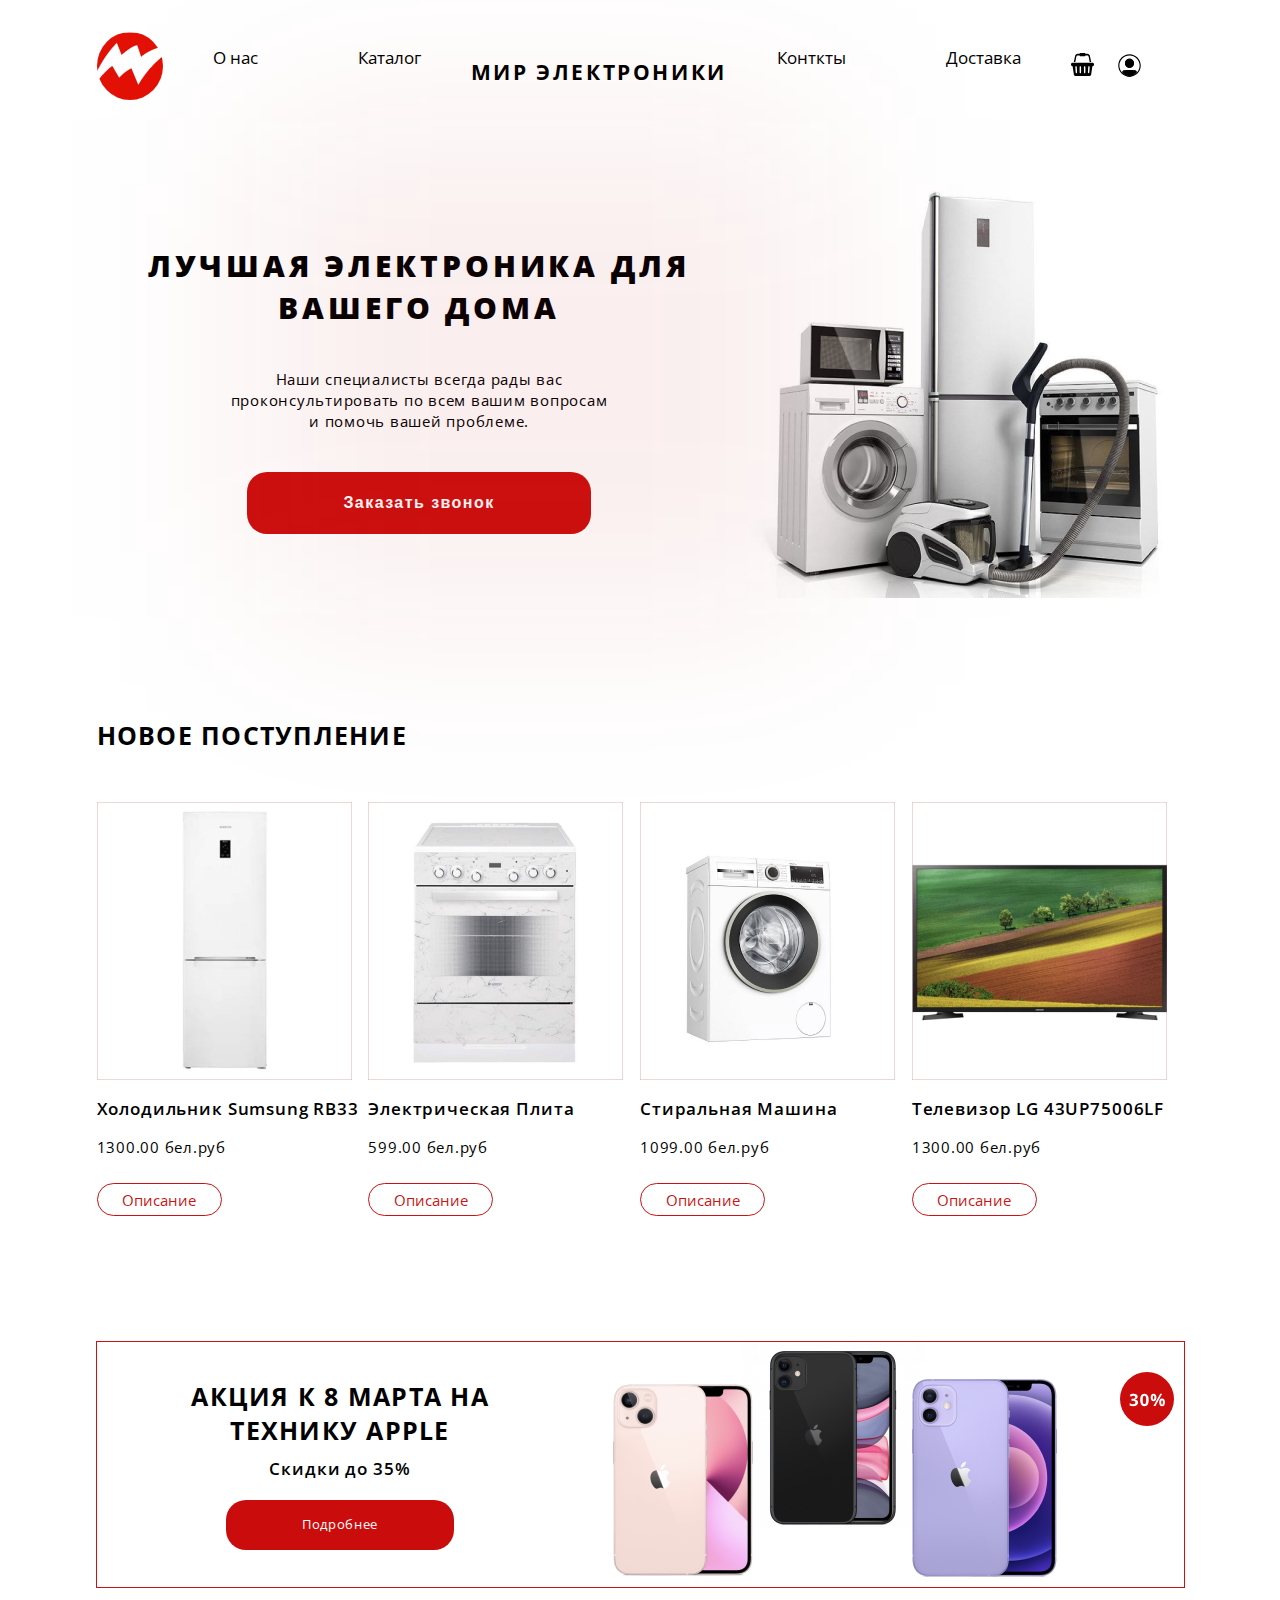
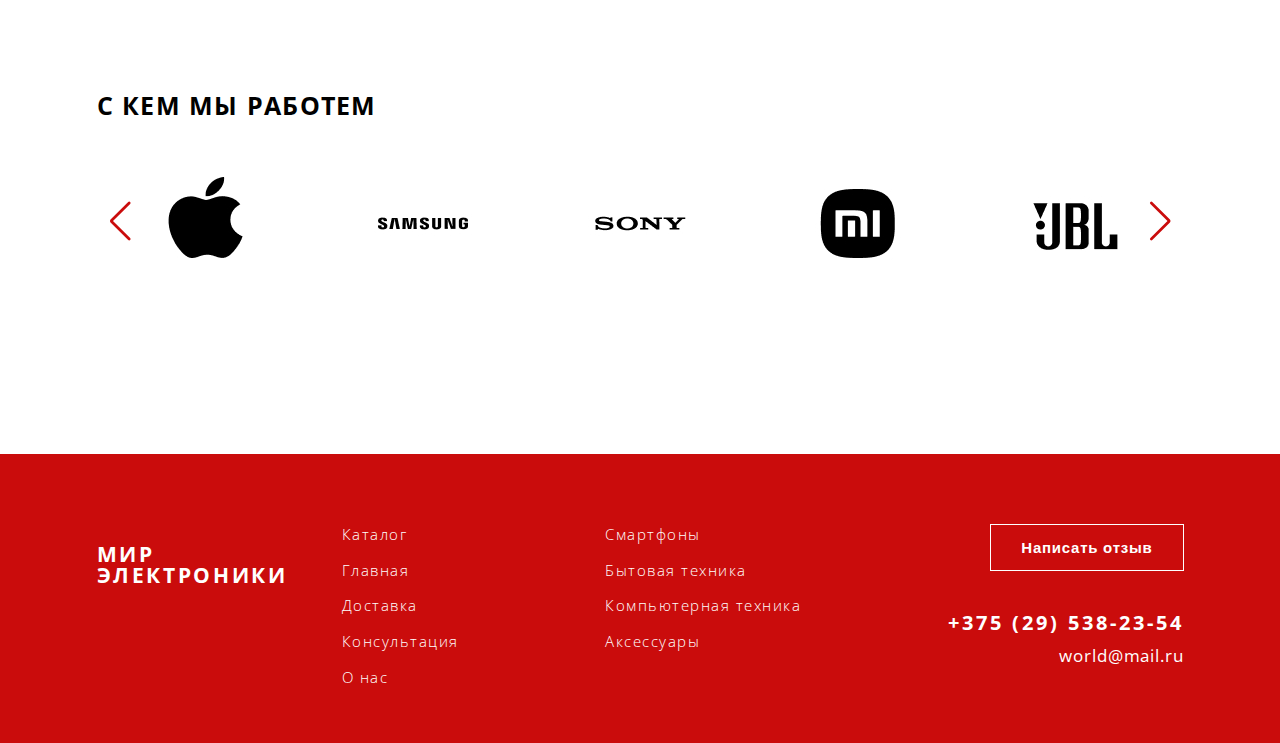
==== index.html @ b96a2e9b "Add files via upload" ====
<!DOCTYPE html>
<html lang="ru">
<head>
    <meta charset="UTF-8">
    <meta http-equiv="X-UA-Compatible" content="IE=edge">
    <meta name="viewport" content="width=device-width, initial-scale=1.0">
    <link rel="stylesheet" href="https://unpkg.com/swiper@8/swiper-bundle.min.css"/>
    <link href="https://fonts.googleapis.com/css?family=Open+Sans:300,regular,500,600,700,800&display=swap" rel="stylesheet" />
    <link rel="stylesheet" href="css/style.css">
    <title>Мир электроники</title>
</head>
<body>
    <div class="wrapper">
    <header class="header">
        <div class="header__container">
        <a href="" class="header__logo">
            <img src="img/logo.jpg" alt="Логотип">
        </a>
        <div class="header__menu ">
            <ul class="menu__list1">
                <li class="menu__item"> <a href="" class="menu__link">О&nbsp;нас</a></li>
                <li class="menu__item"> <a href="" class="menu__link">Каталог</a></li>
            </ul>
            <h1 class="menu__title">Мир электроники</h1> 
            <ul class="menu__list2">
                <li class="menu__item"> <a href="" class="menu__link">Конткты</a></li>
                <li class="menu__item"> <a href="" class="menu__link">Доставка</a></li>
            </ul>
        </div>
        <div class="header__button">
            <button  class="menu__open">  <img src="img/menu.svg" alt=""> </button>
            <a href=""><img class="button__shoping" src="img/button.svg" alt=""></a>
            <a href=""><img class="button__user" src="img/user.svg" alt=""></a>
        </div>
    </div>
    </header>
    <main class="main">
        <section class="hero">
        <div class="hero__container">
                <div class="hero__text">
                    <div class="text__blur"></div>
                    <h2 class="text__title">Лучшая электроника для вашего дома</h2>
                    <p class="text__paragraph">Наши специалисты всегда рады вас проконсультировать по всем вашим 
                        вопросам и помочь вашей проблеме.</p>
                    <button class="text__btn">Заказать 
                        звонок</button>
                </div>
                <div class="hero__img">
                <img  src="img/1foto.jpg" alt="Бытовая техника">
                </div>
        </div>
        </section>
        <section class="content">
            <div class="content__container">
                <h2 class="content__title"> Новое поступление</h2>
                <div class="content__column">
                    <div class="column__item">
                        <div class="item__img"> <img src="img/product1.jpg" alt=""> </div>
                        <h3 class="item__title">Холодильник Sumsung RB33 </h3>
                        <div class="item__price">1300.00 бел.руб</div>
                        <a href="#" class="item__btn">Описание</a>
                    </div>
                    <div class="column__item">
                        <div class="item__img"> <img src="img/product2.jpg" alt=""> </div>
                        <h3 class="item__title">Электрическая плита</h3>
                        <div class="item__price">599.00 бел.руб</div>
                        <a href="#" class="item__btn">Описание</a>
                    </div>
                    <div class="column__item">
                        <div class="item__img"> <img src="img/product3.jpg" alt=""> </div>
                        <h3 class="item__title">Стиральная машина </h3>
                        <div class="item__price">1099.00 бел.руб</div>
                        <a href="#" class="item__btn">Описание</a>
                    </div>
                    <div class="column__item">
                        <div class="item__img"> <img src="img/product4.jpg" alt=""> </div>
                        <h3 class="item__title">Телевизор LG 43UP75006LF</h3>
                        <div class="item__price">1300.00 бел.руб</div>
                        <a href="#" class="item__btn">Описание</a>
                    </div>
                </div>
            </div>
        </section>
        <section class="stocks">
            <div class="stocks__container">
                <div class="stocks__promo">
                    <h4 class="promo__title">акция к 8 марта на технику APPLE</h4>
                    <div class="promo__sales"> Скидки до 35% </div>
                    <a href="#" class="promo__btn"> Подробнее</a>
                </div>
                <div class="stocks__img">
                    <img src="img/iphone.jpg" alt="">
                </div>
                <div class="stocks__img2">
                <img src="img/iphone2.jpg" alt="">
                </div>
                <div class="stocks__discount">
                    <img src="img/discount.svg" alt="">
                </div>
            </div>
        </section>
        <section class="swiper">
            <div class="swiper__title"> С кем мы работем</div>
            <div class="image-slider swiper-container">
                <div class="image-slider__wrapper swiper-wrapper">
                    <div class="image-slider__slide swiper-slide">
                        <div class="image-slider__image">
                        <img src="img/apple.jpg" alt="">  
                        </div>
                      </div> 
                      <div class="image-slider__slide swiper-slide">
                        <div class="image-slider__image">
                        <img src="img/samsung.jpg" alt="">  
                        </div>
                      </div>
                      <div class="image-slider__slide swiper-slide">
                        <div class="image-slider__image">
                        <img src="img/sony.jpg" alt="">  
                        </div>
                      </div>
                      <div class="image-slider__slide swiper-slide">
                        <div class="image-slider__image">
                        <img src="img/mi.jpg" alt="">  
                        </div>
                      </div>
                      <div class="image-slider__slide swiper-slide">
                        <div class="image-slider__image">
                        <img src="img/jbl.jpg" alt="">  
                        </div>
                      </div>
                      <div class="image-slider__slide swiper-slide">
                        <div class="image-slider__image">
                        <img src="img/hp.jpg" alt="">  
                        </div>
                      </div>
                </div>
                <div class="swiper-button-prev"></div>
                <div class="swiper-button-next"></div>
            </div>
        </section>
    </main>
    <footer class="footer">
        <div class="footer__container">
            <div class="footer__title">
                Мир электроники
            </div>
            <div class="footer__column">
                <ul class="footer__list">
                    <li class="footer__item"><a href="" class="foooter__link">Каталог</a></li>
                    <li class="footer__item"><a href="" class="foooter__link">Главная</a></li>
                    <li class="footer__item"><a href="" class="foooter__link">Доставка</a></li>
                    <li class="footer__item"><a href="" class="foooter__link">Консультация</a></li>
                    <li class="footer__item"><a href="" class="foooter__link">О нас</a></li>
                </ul>
            </div> 
            <div class="footer__column">
                <ul class="footer__list">
                    <li class="footer__item"><a href="" class="foooter__link">Смартфоны</a></li>
                    <li class="footer__item"><a href="" class="foooter__link">Бытовая техника</a></li>
                    <li class="footer__item"><a href="" class="foooter__link">Компьютерная техника</a></li>
                    <li class="footer__item"><a href="" class="foooter__link">Аксессуары</a></li>
                </ul>
            </div>   
            <div class="footer__column-1">
                <button class="footer__btn">Написать отзыв</button>
                <div class="footer__adress">
                    <a href="tel:+375295382354" class="footer__phone">+375 (29) 538-23-54</a>
                    <a href="mailto:world@mail.ru" class="footer__mail">world@mail.ru</a>
                    
                </div>
            </div>
        </div>
    </footer>
    </div>
    <script src="https://unpkg.com/swiper@8/swiper-bundle.min.js"></script>
    <script src="https://code.jquery.com/jquery-3.6.0.slim.min.js"></script>
    <script src="js/script.js"></script>
</body>
</html>
---- css/style.css ----
/*-----Обнуление-------*/
*,
*::before
*::after{
    padding: 0;
    margin: 0;
    border: 0;
    box-sizing: border-box;
}
*{
    -webkit-tap-highlight-color: rgba(0,0,0,0);
    -webkit-tap-highlight-color: transparent; /* For some Androids */
}
a{
    text-decoration: none;
}
ul,
ol,
li{
    list-style: none;
    padding: 0px;
    margin: 0px;
}
div{
    margin: 0;
}
img{
    vertical-align: top;
}
h1,
h2,
h3,
h4,
h5,
h6{
font-weight: inherit;
font-size: inherit;
margin: 0;
padding: 0;
}
html,
body{
    height: 100%;
    line-height: 1;
    margin: 0px;
}

/*-----Шрифты---------*/ 
body{
    font-family: 'Open Sans', sans-serif;
}
/*----------------*/
.wrapper{
    overflow: hidden;
    display: flex;
    flex-direction: column;
    min-height: 100%;
    max-width: 100%;
}
/*-------------------*/
.main{
    flex: 1 1 auto;
}
[class*="__container"]{
    max-width: 1087px;
    margin: 0 auto;
    padding: 0px 15spx;
}
.header__container{
    display: flex;
    min-height: 131px;
    align-items: center;
    margin-bottom: 50px;
}
.header__logo img{
    border-radius: 50%;
} 
.menu__list1, .menu__list2{
    display: flex;
    justify-content: center;
}
.menu__item{
    margin: 0px 50px 0px 50px;
}
.header__menu{
    display: flex;
}
h1{
    font-size: 21px;
    font-weight: 700;
    text-transform: uppercase;
    line-height: 103.7%;
    letter-spacing: 0.125em;
    white-space: nowrap;
    padding-top: 15px;
}
.menu__link{
    font-weight: 400;
    font-size: 17px;
    line-height: 21px;
    color: #000000;
}
.header__button{
    display: flex;
    align-items: center;
}
.button__shoping{
    width: 25px;
    height: 25px;
    margin-right: 20px;
}
.button__user{
    width: 27px;
    height: 27px;
}
.menu__open{
    background: none;
    border: none;
    color: #000000;
    margin-right: 15px;
    display: none;
}
@media (max-width: 1087px) {
    [class*="__container"]{
        max-width: 970px;
    } 
    .menu__item{
        margin: 0px 48px 0px 25px;
    }
}
@media (max-width: 969px) {
    [class*="__container"]{
        max-width: 750px;
        padding: 0px 10px;
    } 
    .menu__item{
        margin: 0px 25px 0px 20px;
    }
    .menu__link{
        font-size: 14px;
    }
    .header__container{
        min-height: 100px;
    }
    h1{
        font-size: 20px;
    }
    .header__logo img{
       width: 55px;
       height: 55px;
    } 
    .button__shoping{
        width: 20px;
        height: 20px;
        margin-right: 10px;
    }
    .button__user{
        width: 22px;
        height: 22px;
    }
}
@media (max-width: 749px) {
    [class*="__container"]{
        max-width: none;
    } 
.button__user{
    display: none;
}
    .header__container{
        justify-content: space-between;
        min-height: 80px;
    }
    .header__menu{
        flex: 0 0 20px;
    } 
    .menu__list1, .menu__list2{
        display: none;
    }
    .menu__open{
        display: block;
    }
    .menu__link{
        font-size: 20px;
    }
    .menu__item{
        margin: 0px 20px 0px 15px;
    }
    h1{
        font-size: 17px;
    }
}
@media (max-width: 480px){
    h1{
        white-space: normal;
    }
}
.header .show-menu{
    display: block;
}
    .show-menu:first-child {
    position: absolute;
    left: 0;
    top: 80px;
    width: 100%;
    height: 100%;
    background-color: rgb(231, 177, 177);
    }
    .show-menu:last-child {
    position: absolute;
    left: 0;
    top: 225px;
    width: 100%;
    height: 100%;
    background-color: rgb(231, 177, 177);
    }
    .show-menu .menu__item{  
        margin: 30px 0px 50px 50px;
        padding: 0px;
    }
    .show-menu .menu__link{
        font-size: 30px;
        font-weight: 500;
        text-transform: uppercase;
    }
    /*--------------------------------------------------------------------------*/
    .hero__container{
        display: flex;
        justify-content: space-between;
        align-items: center;
        margin-bottom: 120px;
}
    .hero__img{
        display: inline-block;}
    .hero__text{
        flex: 1 1 auto;
        display: flex;
        flex-direction:column;
        align-items: center;
    }
    .text__title{
        font-weight: 800;
        font-size: 30px;
        line-height: 140%;
        text-align: center;
        letter-spacing: 0.13em;
        text-transform: uppercase;
        margin: 0px 0px 40px 0px;
        }
        .text__paragraph{
            max-width: 380px;
            flex: 1 1 auto;
            font-weight: 400;
            font-size: 15px;
            line-height: 140%;
            text-align: center;
            letter-spacing: 0.05em;
            margin: 0px 0px 40px 0px;
        }
        .text__btn{
            width: 344px;
            height: 62px;
            background: rgba(202, 0, 0, 0.94);
            border-radius: 20px;
            font-weight: 600;
            font-size: 16px;
            line-height: 140%;
            letter-spacing: 0.09em;
            color: #FFFFFF;
            border: none;
            transition: 2s;
        }
        .text__blur{
            position: absolute;
            width: 569px;
            height: 490px;
            left: 20%;
            top: 122px;
            background: rgba(182, 13, 13, 0.07);
            border: 1px solid rgba(166, 5, 5, 0.34);
            filter: blur(100px);
        }
        @media (max-width: 1087px) {
            [class*="__container"]{
                max-width: 970px;
            }
        }
        @media (max-width: 969px) {
            [class*="__container"]{
                max-width: 750px;
                padding: 0px 10px;  
            }  
            .text__title{
                font-size: 21px;
            }  
            .text__paragraph{
                font-size: 13px;
            }
            .text__btn{
                width: 300px;
                height: 56px;
                font-size: 14px;
            }
            .hero__img img{
                width: 395px;
                height: 370px;
            }
        }
        @media (max-width: 749px) {
            [class*="__container"]{
                max-width: none;
            } 
            .hero__img{
                display: none;
            }
            .text__title{
                font-size: 33px;
                margin-bottom: 60px;
            }  
            .text__paragraph{
                font-size: 15px;
                margin-bottom: 60px;
            }
            .text__btn{
                width: 344px;
                height: 62px;
                font-size: 16px;
            }
            .text__blur{
                width: 500px;
                height: 400px;
                left: 50px;
                top: 100px;
            }
        }
        @media (max-width: 535px){
            .text__title{
                font-size: 25px;
            }  
            .text__paragraph{
                font-size: 13px;
            }
            .text__btn{
                width: 300px;
                height: 55px;
                font-size: 14px;
            }  
            .text__blur{
               display: none;
            }  
        }
 /*-----------------------------------------------------------------------------------------------*/            
 .content__container  {
 margin-bottom: 100px;
}
.content__title {
    font-weight: 700;
    font-size: 25px;
    line-height: 34px;
    letter-spacing: 0.05em;
    text-transform: uppercase;
    margin-bottom: 50px;
    }
.content__column {
    display: grid;
    grid-template-columns: 1fr 1fr 1fr 1fr ;
}
.item__price {
    font-weight: 400;
    font-size: 15px;
    line-height: 131.18%;
    letter-spacing: 0.05em;
    margin-bottom: 25px;
}
.item__title {
    font-weight: 600;
    font-size: 17px;
    line-height: 18px;
    letter-spacing: 0.05em;
    text-transform: capitalize;
    margin-bottom: 20px;
}
.item__img{
    margin-bottom: 20px;
}
.item__btn{
    display: inline-block;
    border: 1px solid #CA0C0CFA;
    border-radius: 25px;
    color: #CA0C0CFA ;
    font-size: 15px;
    width: 105px;
    height: 13px;
    text-align: center;
    padding: 9px;
    margin-bottom: 25px;
    transition: 1s;
}
.item__btn:hover{
    border: 1px solid #CA0C0CFA;
    background-color: #CA0C0C;
    color: #fff ;
    box-shadow: 0px 2px 50px rgba(161, 43, 43, 0.5);
}
@media (max-width: 1087px) {
    [class*="__container"]{
        max-width: 970px;
    } 
    .content__container{
        padding: 0px 150px 0px 150px;
    }
    .content__column {
        grid-template-columns: 1fr 1fr  ;
    }    
}
@media (max-width: 969px) {
    [class*="__container"]{
        max-width: 750px;
        padding: 0px 10px;  
    }  
}
@media (max-width: 749px) {
    [class*="__container"]{
        max-width: none;
    } 
} @media (max-width: 550px){
    .content__column {
        grid-template-columns: 1fr  ;
       text-align: center;
    } 
    .content__title {
        text-align: center;
    }   
    h1{
        padding-top: 5px;
    }
}
/*-------------------------------------------------------------------------------------*/
.stocks__container{
    display: flex;
    justify-content: flex-end;
    border: 1px solid #CA0C0CFA ;
    margin-bottom: 100px ;
    transition: 1s;
}
.stocks__container:hover{
    box-shadow: 0px 2px 50px rgba(161, 43, 43, 0.5);
}
.stocks__img{
    margin-left: 60px;
}
.stocks__discount{
    margin: 30px 10px 0px 20px;}
.stocks__promo{
        display: flex;
        flex-direction: column;
        justify-content: center;
        align-items: center;
    }
    .stocks__img2{
    display: none;}
.promo__title{
    width: 373px;
    font-weight: 700;
    font-size: 25px;
    line-height: 34px;
    text-align: center;
    letter-spacing: 0.05em;
    text-transform: uppercase;
    margin-bottom: 10px;
}
.promo__sales{
    font-weight: 600;
    font-size: 17px;
    line-height: 23px;
    letter-spacing: 0.05em;
    text-align: center;
    margin-bottom: 20px;
}
.promo__btn{
    display: inline-block;
    width: 198px;
    height: 20px;
    background: #CA0C0C;
    border-radius: 20px;
    font-weight: 400;
    font-size: 13px;
    line-height: 18px;
    letter-spacing: 0.05em;
    color: #fff;
    text-align: center;
    padding: 15px;
    transition: 1s;
}
.promo__btn:hover{
    background: #cfa9a9;
    color: #000000;
    border: 1px solid  #CA0C0C;
    box-shadow: 0px 2px 50px rgba(161, 43, 43, 0.5);
}
@media (max-width: 1087px) {
    [class*="__container"]{
        max-width: 970px;} 
    .stocks__img {
        margin-left: 20px;}
    .stocks__container{
        justify-content: flex-start;}
    .stocks__discount{
        margin: 20px 0px 0px -25px; }
}
@media (max-width: 969px) {
    [class*="__container"]{
        max-width: 750px;
        padding: 0px 10px; } 
    .stocks__img img{
        width: 410px;
        height: 200px;}
    .stocks__img{
        margin-left: 5px; }
    .stocks__container{
        justify-content: flex-start;}
    .promo__title{
        width: 270px;
        font-size: 20px;}
    .promo__sales{
        font-size: 15px;}
    .promo__btn{
        width: 150px;
        height: 20px;
        font-size: 13px;
        padding: 15px;
    }
}
@media (max-width: 749px) {
    [class*="__container"]{
        max-width: none;
    } 
    .stocks__container{
        justify-content: center;

    }
    .stocks__img{
        display: none;
    }
    .stocks__promo{
        margin: 0px 15px 0px 0px;
    }
    .stocks__img2{
        display: block;
        margin-right: 5px;}
    } 
    @media (max-width: 550px){
        .stocks__discount{
            display: none;
        }
        .stocks__promo{
            margin: 0px 5px 0px 0px;
        }
        .promo__title{
            width: 230px;
            font-size: 15px;
        }
        .stocks__img2 img{
            width: 160px;
            height: 150px;
        }
        .stocks__img2{
            margin-right: 0px;
        }
        .promo__btn{
            width: 120px;
            height: 15px;
            font-size: 12px;
            padding: 10px;
        }
        .promo__title{
            margin-bottom: 5px;
            line-height: 20px;
        }
        .promo__sales{
            margin-bottom: 7px;
        }

}
/*---------------------------------------------------------------------------------------------*/
.swiper{
    max-width: 1087px;
    margin: 0 auto;
    margin-bottom: 100px;
}
.swiper__title{
    font-weight: 700;
    font-size: 25px;
    line-height: 34px;
    letter-spacing: 0.05em;
    text-transform: uppercase;
    margin-bottom: 50px;
}
.image-slider{
    padding: 0px 0px 80px 0px;

}
.image-slider__image{
    text-align: center;
}

.image-slider .swiper-button-next::after,
.image-slider .swiper-button-prev::after{
    color: #CA0C0C;
    font-size: 40px;
}



@media (max-width: 1087px) {
    .swiper{
        max-width: 970px;
    }
}
@media (max-width: 969px) {
    .swiper{
        max-width: 750px;

    }

}
@media (max-width: 749px) {
    .swiper{
        max-width: none;
        margin-bottom: 40px;
        padding: 0 10px;
    }
    

} 
@media (max-width: 550px){
    
    .image-slider{
        padding: 0px 0px 80px 20px;
    
    }
}
/*----------------------------------------------------------------------------------------*/
.footer__container{
    display: flex;
    justify-content: space-between;
    margin-bottom: 40px;
}
.footer{
    background-color: #CA0C0C;
}

.footer__title{
    width: 245px;
    font-weight: 700;
    font-size: 21px;
    line-height: 103.7%;
    letter-spacing: 0.125em;
    text-transform: uppercase;
    color: #fff;
    margin-top: 90px;
   
}
.foooter__link{
    font-weight: 200;
    font-size: 15px;
    line-height: 139%;
    letter-spacing: 0.1em;
    color: #FFFFFF;
}
.footer__item{
    margin-bottom: 15px;
}
.footer__column{
    margin-top: 70px;
    flex: 1 1 auto;
}
.footer__column-1{
    margin-top: 70px;
    text-align: end;
}
.footer__btn{
    border: 1px solid #fff;
    color: #FFFFFF;
    padding: 12px 30px;
    background-color: #CA0C0C;
    font-style: normal;
    font-weight: 600;
    font-size: 15px;
    line-height: 140%;
    letter-spacing: 0.05em;
    margin-bottom: 40px;
}
.footer__adress{
    display: flex;
    flex-direction: column;
}
.footer__phone{
    display: inline-block;
    font-weight: 700;
    font-size: 20px;
    line-height: 23px;
    letter-spacing: 0.15em;
    text-transform: uppercase;
    color: #FFFFFF;
    margin-bottom: 10px;
}
.footer__mail{
    display: inline-block;
    font-weight: 400;
    font-size: 17px;
    line-height: 139%;
    letter-spacing: 0.05em;
    color: #FFFFFF;
}



@media (max-width: 1087px) {
    [class*="__container"]{
        max-width: 970px;}
        .footer__column{
            display: none;
        }
}
@media (max-width: 969px) {
    [class*="__container"]{
        max-width: 750px;
        padding: 0px 10px;  
    }  
    .footer__column:last-child{
        display: none;
    }

}
@media (max-width: 749px) {
    [class*="__container"]{
        max-width: none;
    } 
    

} 
@media (max-width: 550px){
    .footer__btn{
        padding: 9px 20px;
        font-size: 13px;
        margin-bottom: 30px;
    }
    .footer__phone{
        font-size: 15px;

    }
    .footer__mail{
        font-size: 14px;
    }
    
}
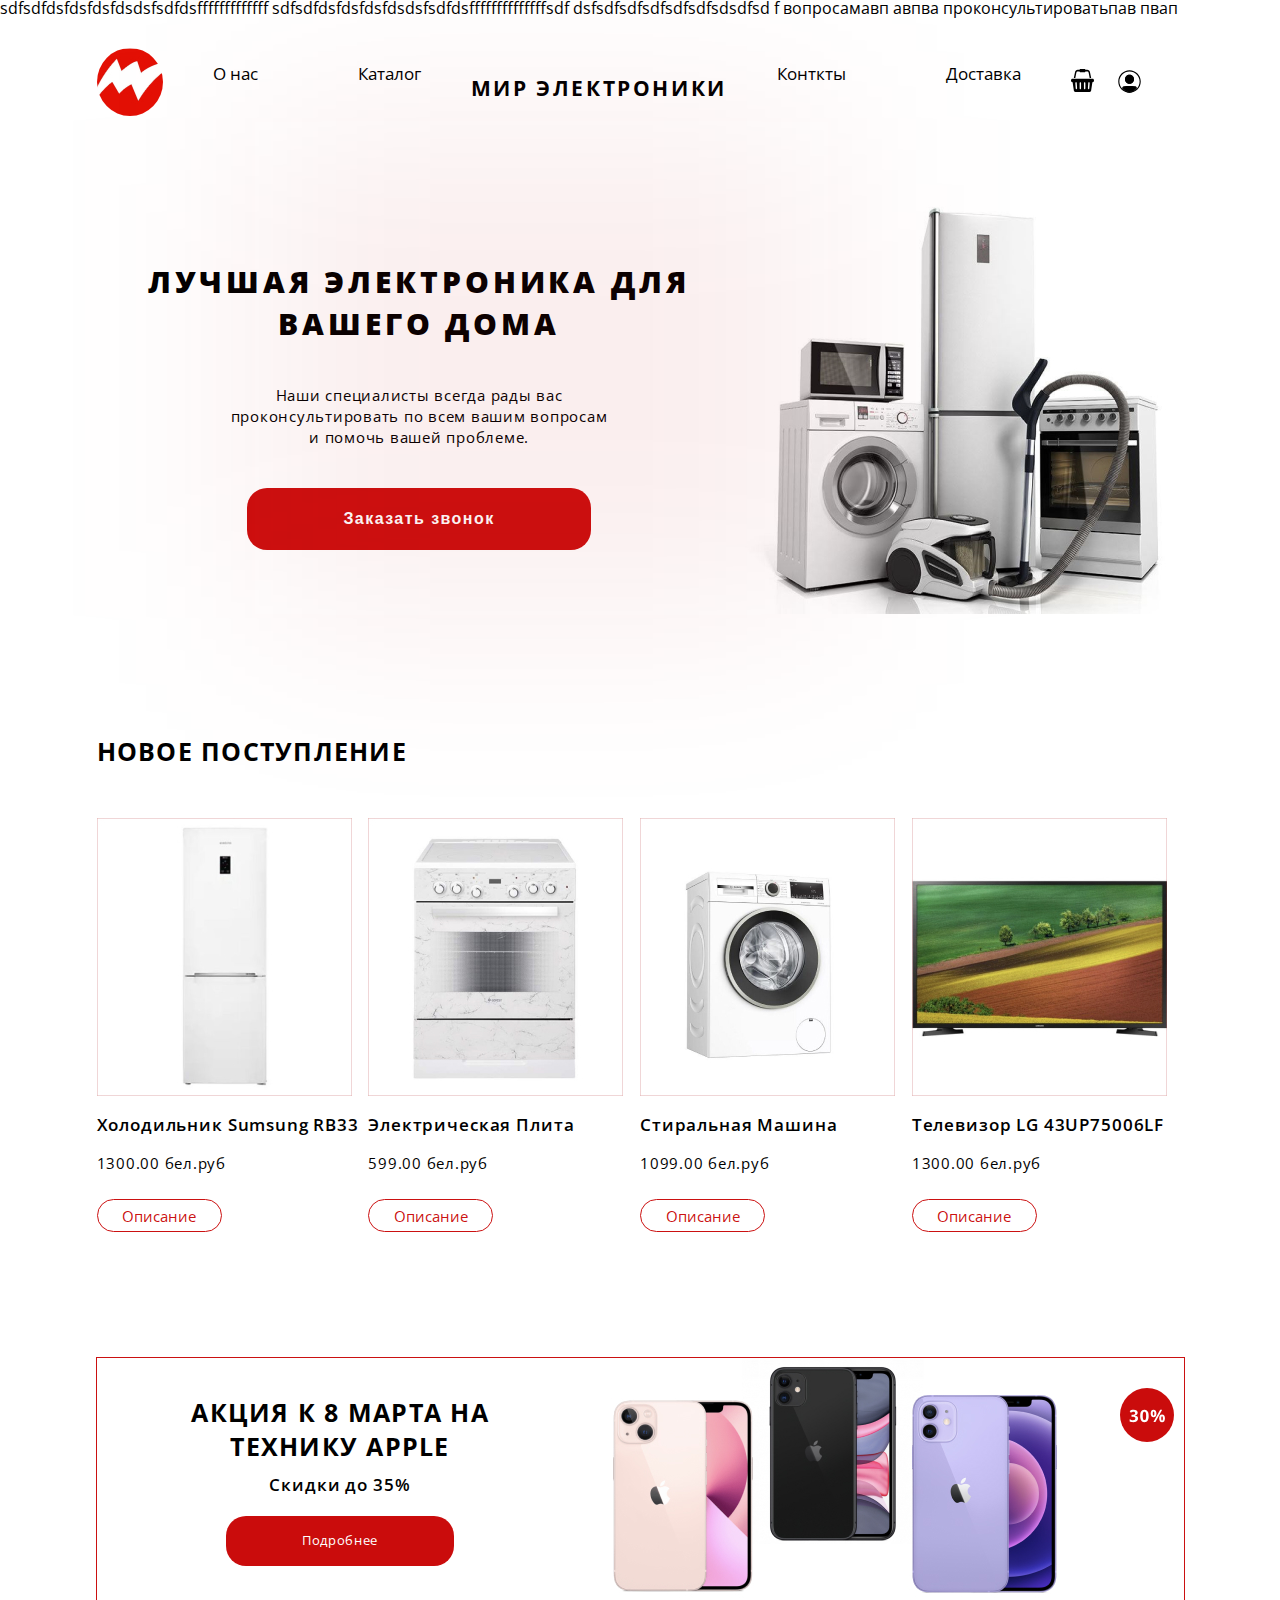
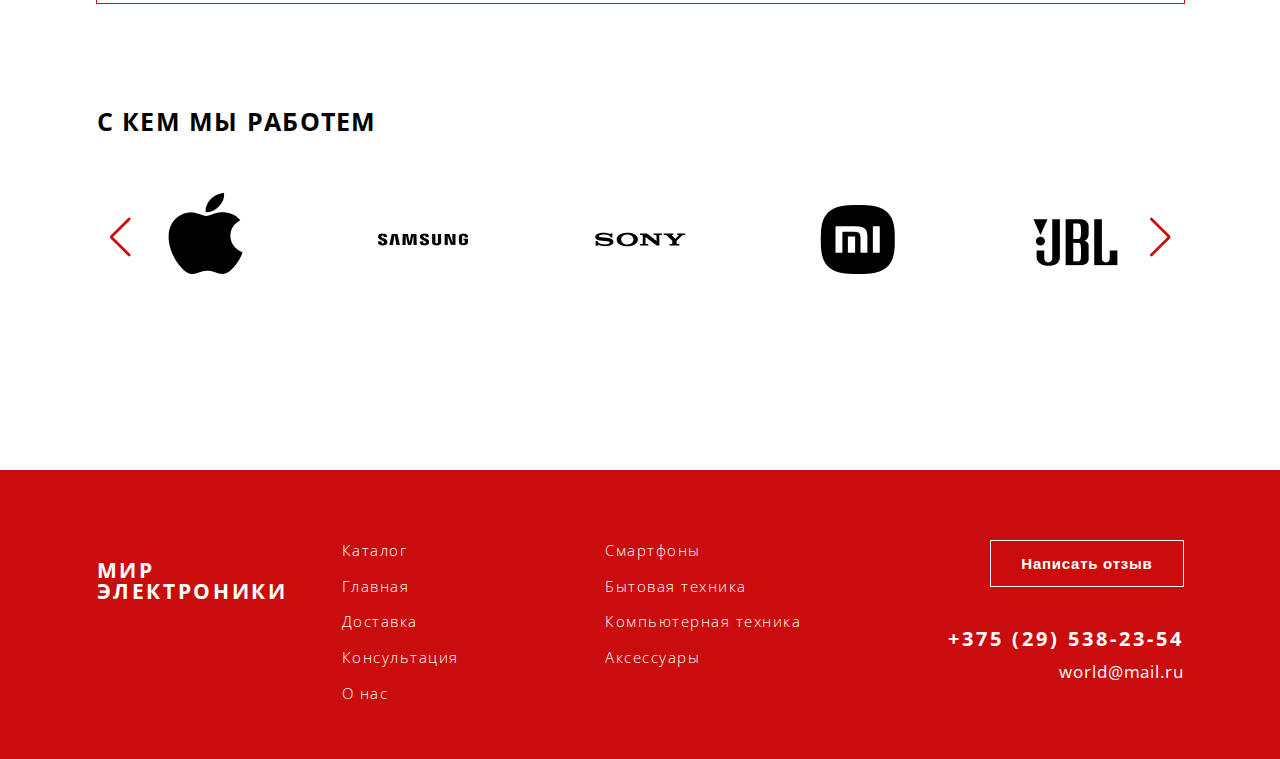
==== commit bc87fcaf: "dfsdfdsfdsfdsf" ====
--- a/index.html
+++ b/index.html
@@ -10,6 +10,14 @@
     <title>Мир электроники</title>
 </head>
 <body>
+    sdfsdfdsfdsfdsfdsdsfsdfdsfffffffffffff
+    sdfsdfdsfdsfdsfdsdsfsdfdsffffffffffffffsdf
+    dsfsdfsdfsdfsdfsdfsdsdfsd
+    f
+    вопросамавп
+    авпва
+    проконсультироватьпав
+    пвап
     <div class="wrapper">
     <header class="header">
         <div class="header__container">
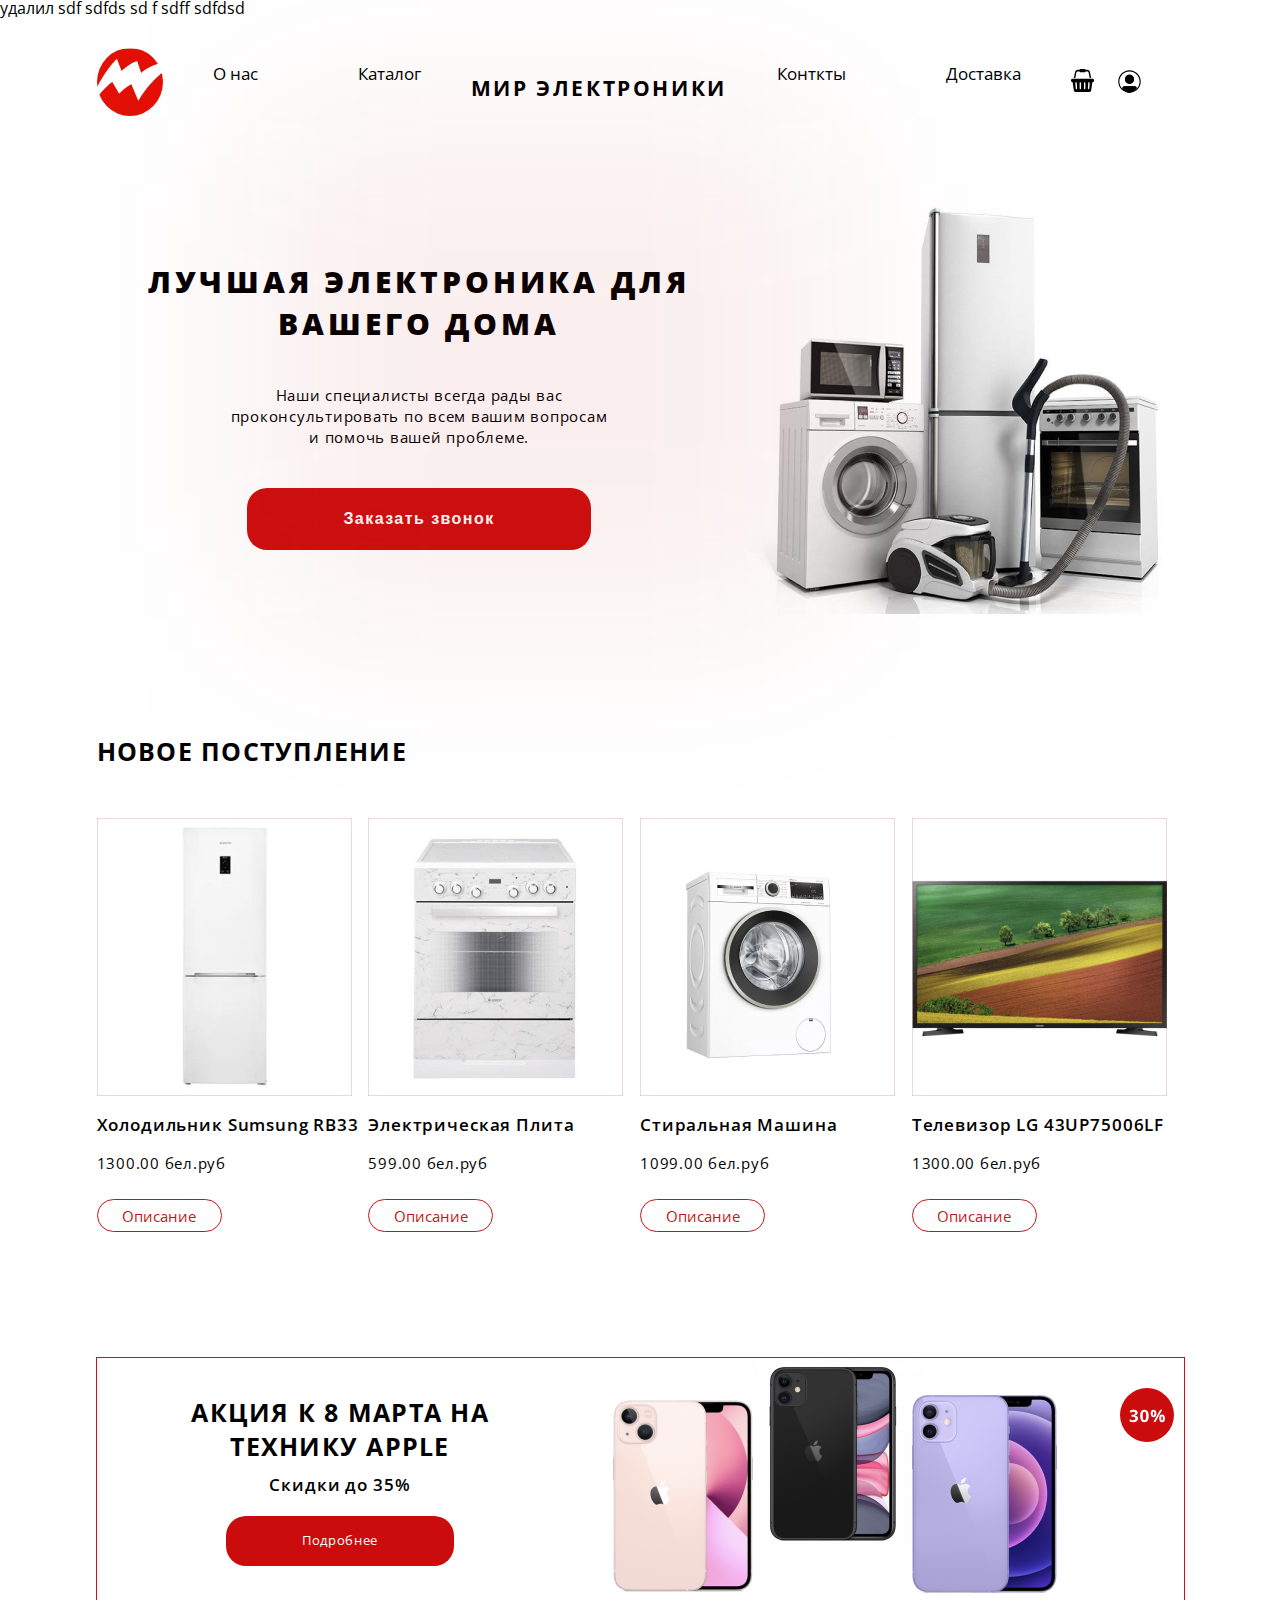
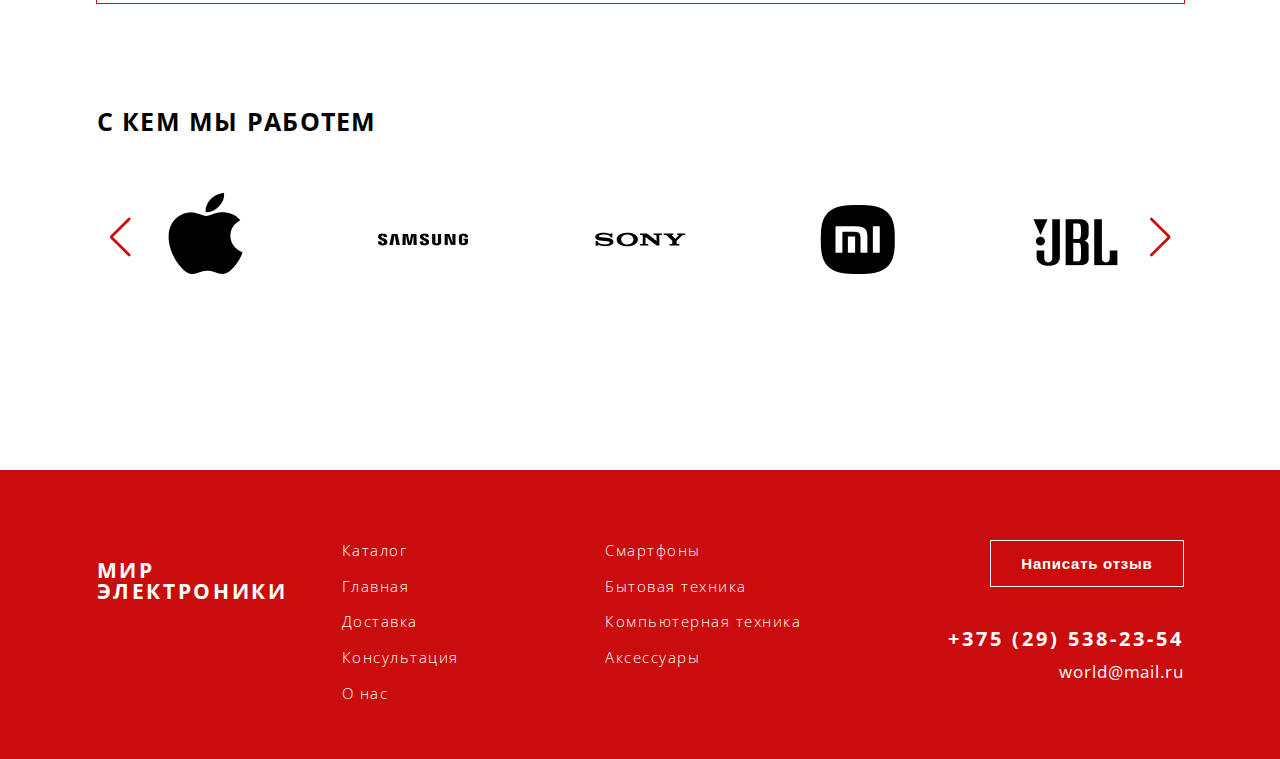
==== commit 2c16e59a: "asdsdf" ====
--- a/index.html
+++ b/index.html
@@ -10,14 +10,9 @@
     <title>Мир электроники</title>
 </head>
 <body>
-    sdfsdfdsfdsfdsfdsdsfsdfdsfffffffffffff
-    sdfsdfdsfdsfdsfdsdsfsdfdsffffffffffffffsdf
-    dsfsdfsdfsdfsdfsdfsdsdfsd
-    f
-    вопросамавп
-    авпва
-    проконсультироватьпав
-    пвап
+    удалил sdf sdfds
+    sd f
+    sdff sdfdsd
     <div class="wrapper">
     <header class="header">
         <div class="header__container">
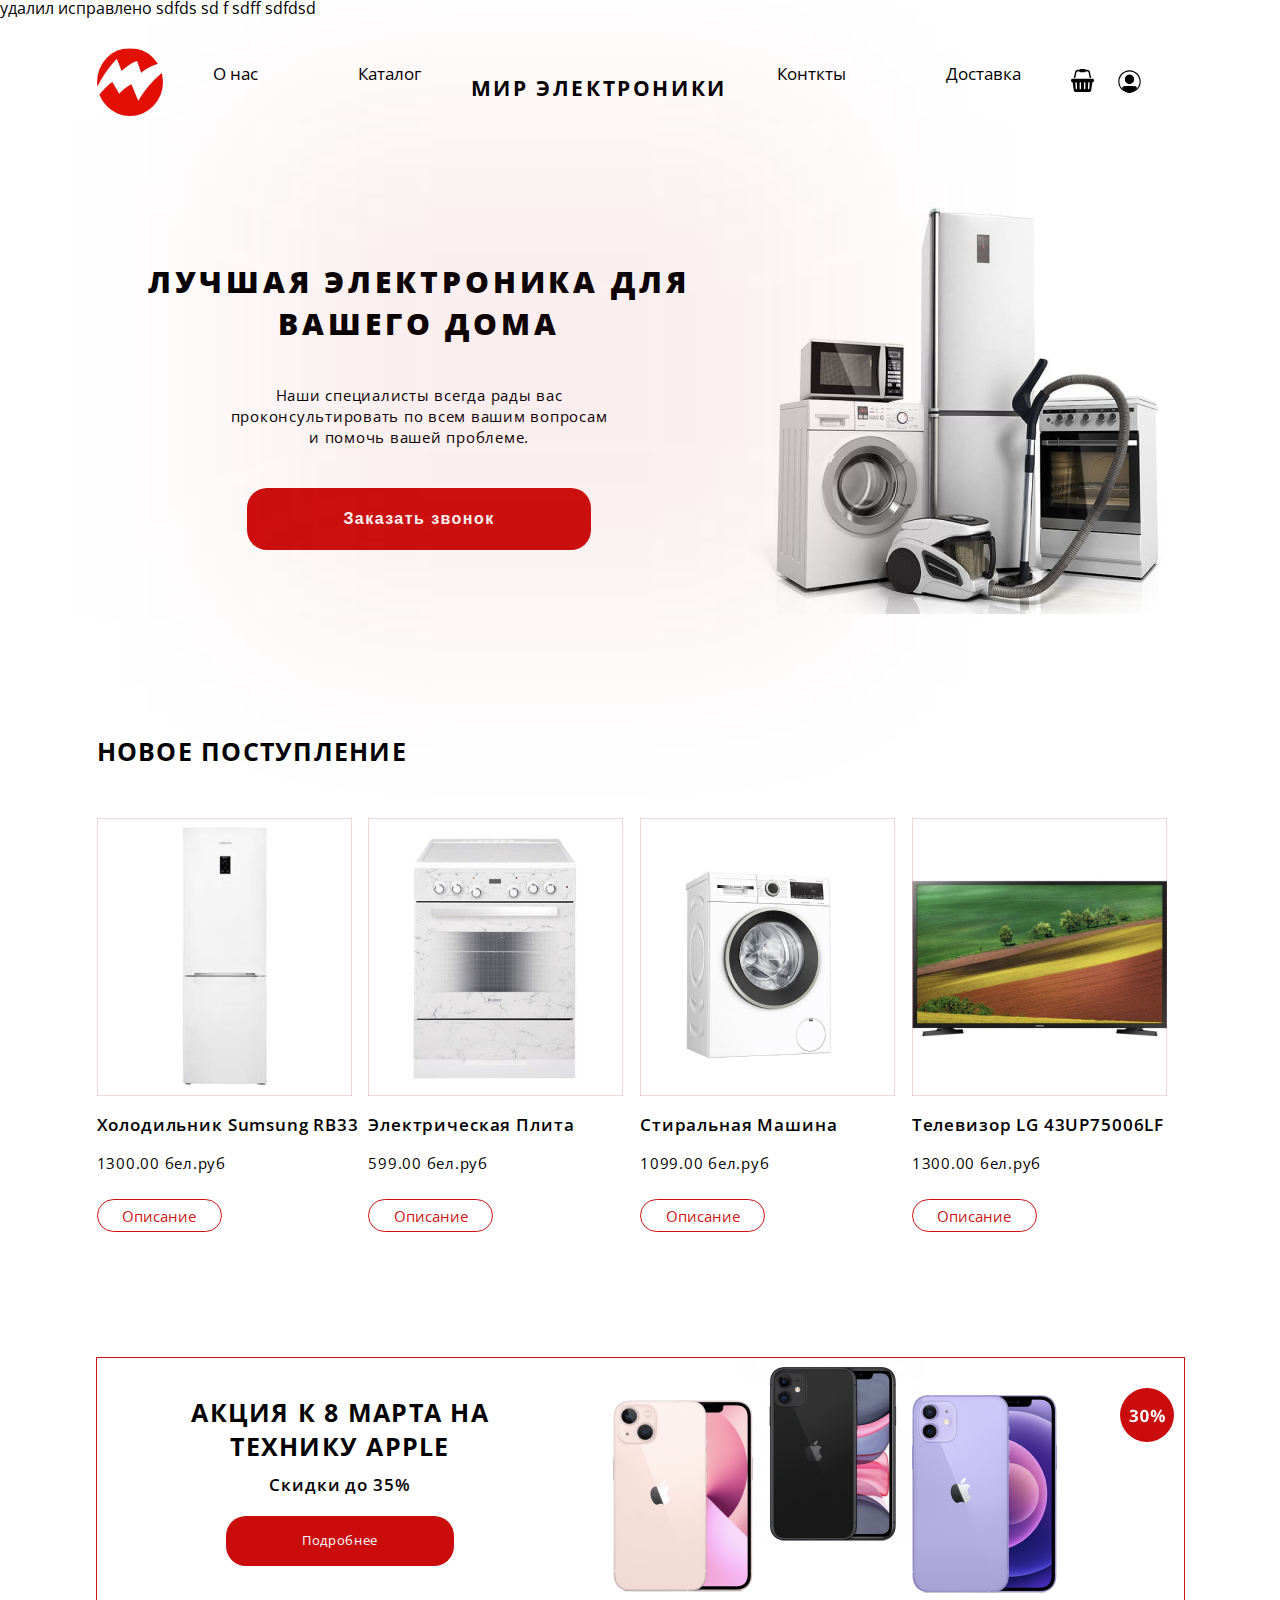
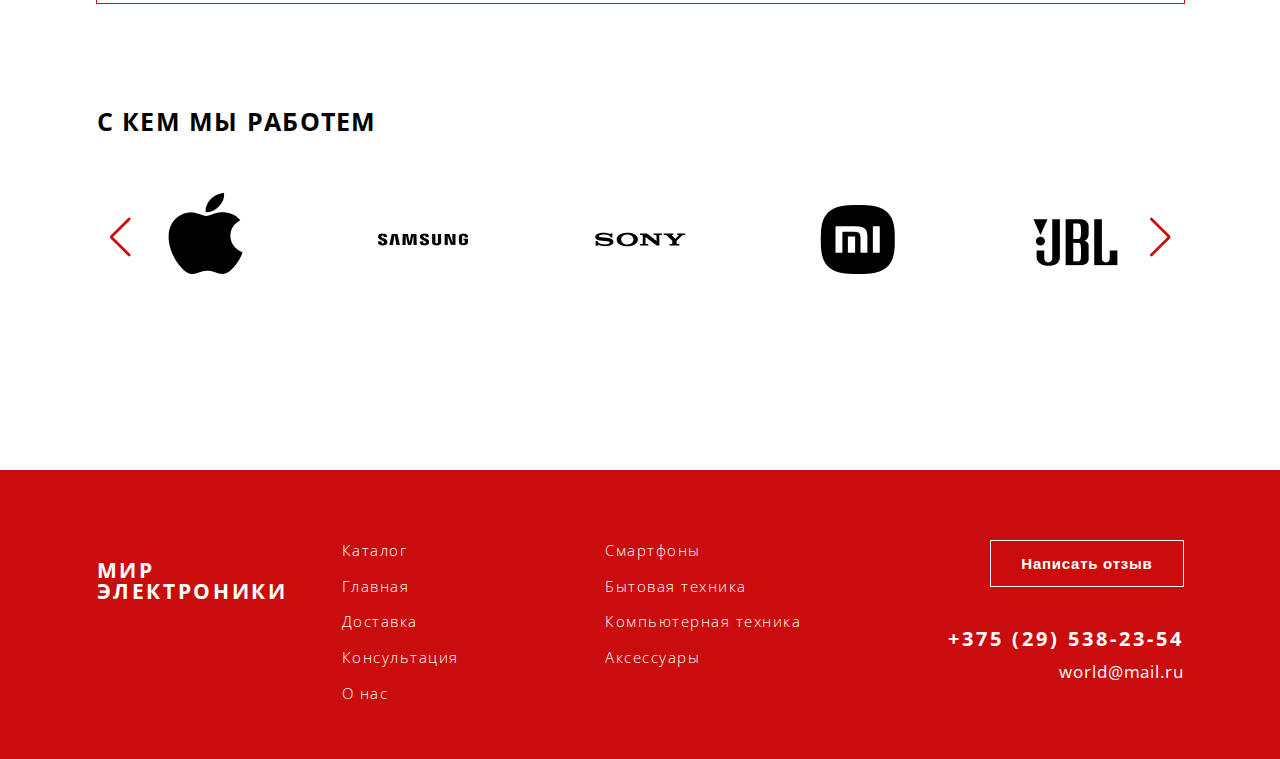
==== commit d06b6fc9: "исправляб" ====
--- a/index.html
+++ b/index.html
@@ -10,7 +10,7 @@
     <title>Мир электроники</title>
 </head>
 <body>
-    удалил sdf sdfds
+    удалил исправлено sdfds
     sd f
     sdff sdfdsd
     <div class="wrapper">
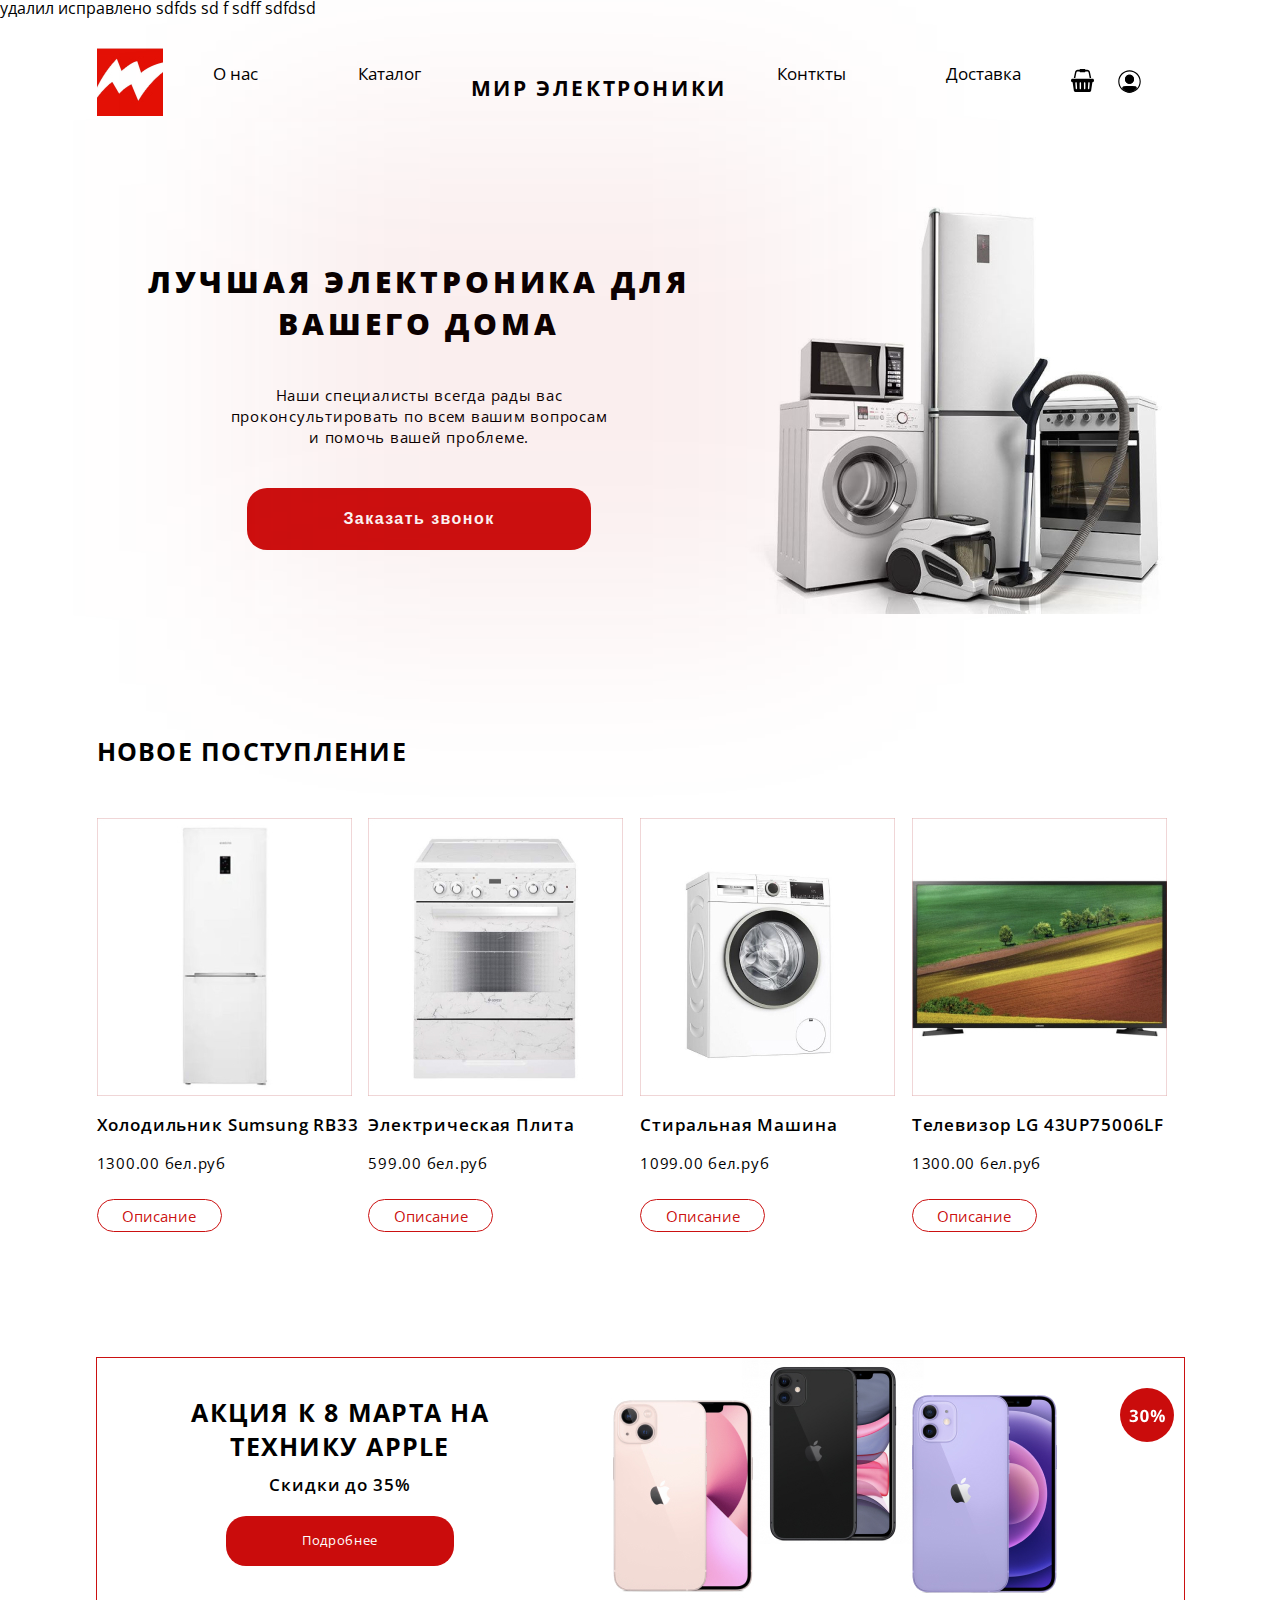
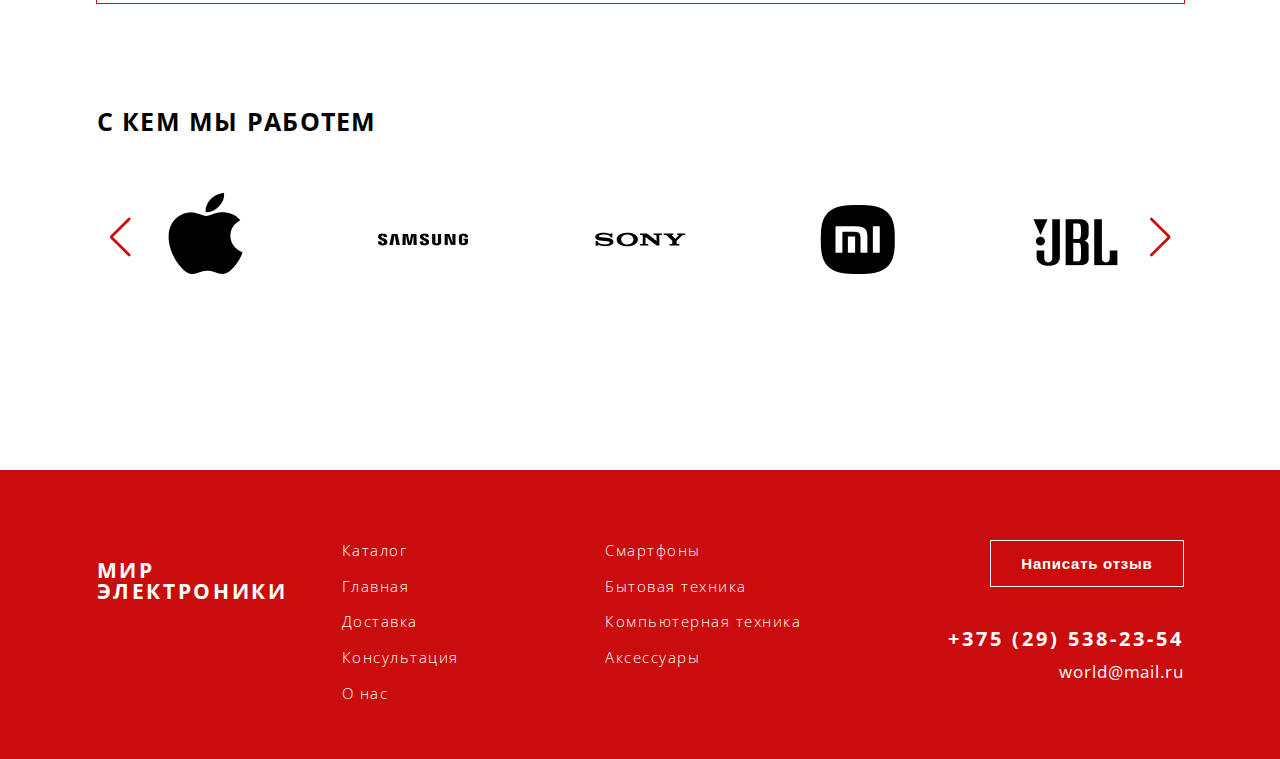
==== commit aad11677: "шапка1" ====
--- a/index.html
+++ b/index.html
@@ -16,7 +16,7 @@
     <div class="wrapper">
     <header class="header">
         <div class="header__container">
-        <a href="" class="header__logo">
+        <a href="" class="header__button">
             <img src="img/logo.jpg" alt="Логотип">
         </a>
         <div class="header__menu ">
